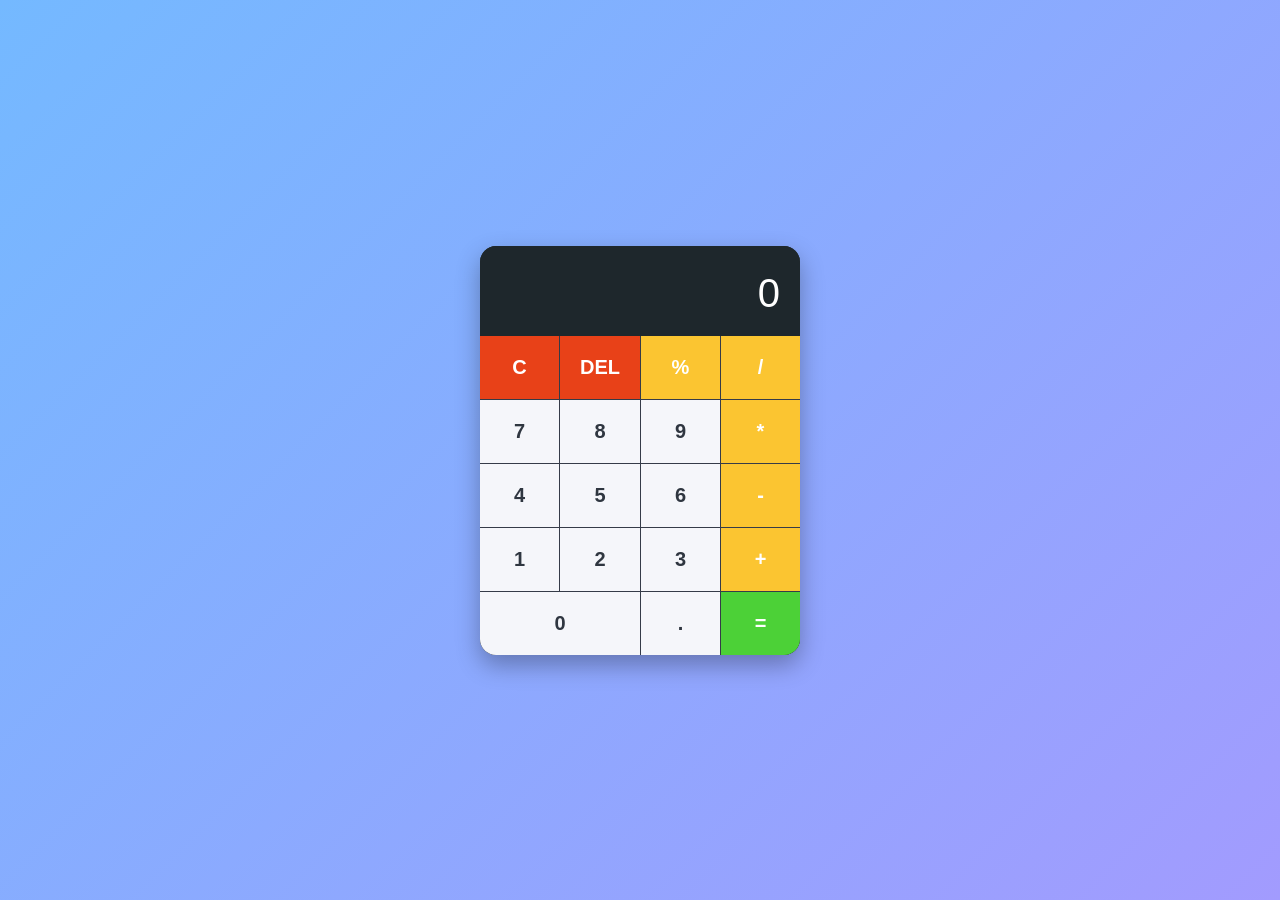
==== task2-calculator/index.html @ 04004396 "add basic calculator functionality" ====
<!DOCTYPE html>
<html lang="en">

<head>
    <meta charset="UTF-8">
    <meta name="viewport" content="width=device-width, initial-scale=1.0">
    <title>Calculator</title>
    <link rel="icon" href="https://img.magnific.com/free-vector/calculator-floating-cartoon-vector-icon-illustration-finance-business-icon-concept-isolated-flat_138676-9297.jpg?semt=ais_test_b&w=740&q=80">
    <link rel="stylesheet" href="style.css">
</head>

<body>
    <div class="calculator">
        <div id="display" class="calculator-display">0</div>
        <div class="calculator-keys">
            <button class="btn function" data-action="clear">C</button>
            <button class="btn function" data-action="delete">DEL</button>
            <button class="btn operator" data-action="operator">%</button>
            <button class="btn operator" data-action="operator">/</button>

            <button class="btn" data-action="number">7</button>
            <button class="btn" data-action="number">8</button>
            <button class="btn" data-action="number">9</button>
            <button class="btn operator" data-action="operator">*</button>

            <button class="btn" data-action="number">4</button>
            <button class="btn" data-action="number">5</button>
            <button class="btn" data-action="number">6</button>
            <button class="btn operator" data-action="operator">-</button>

            <button class="btn" data-action="number">1</button>
            <button class="btn" data-action="number">2</button>
            <button class="btn" data-action="number">3</button>
            <button class="btn operator" data-action="operator">+</button>

            <button class="btn zero" data-action="number">0</button>
            <button class="btn " data-action="decimal">.</button>
            <button class="btn calculate" data-action="calculate">=</button>
        </div>
    </div>
    <script src="index.js"></script>
</body>

</html>
---- task2-calculator/style.css ----
* {
    box-sizing: border-box;
    margin: 0;
    padding: 0;
    font-family: 'Segoe UI', Tahoma, Geneva, Verdana, sans-serif;
}

body {
    display: flex;
    justify-content: center;
    align-items: center;
    height: 100vh;
    background: linear-gradient(135deg, #74b9ff, #a29bfe);
}

.calculator {
    background-color: #2d3436;
    border-radius: 16px;
    box-shadow: 0 10px 25px rgba(0, 0, 0, 0.3);
    width: 320px;
    overflow: hidden;
}

 .calculator-display {
    background-color: #1e272c;
    color: #ffffff;
    font-size: 2.5rem;
    text-align: right;
    padding: 20px;
    word-wrap: break-word;
    word-break: break-all;
    min-height: 90px;
    display: flex;
    align-items: flex-end;
    justify-content: flex-end;
} 

.calculator-keys {
    display: grid;
    grid-template-columns: repeat(4, 1fr);
    gap: 1px;
    background-color: #353b48;
}

.btn {
    background-color: #f5f6fa;
    border: none;
    font-size: 1.25rem;
    padding: 20px;
    cursor: pointer;
    transition: background-color 0.2s, transform 0.1s;
    color: #2f3640;
    font-weight: 600;
}

.btn:hover {
    background-color: #dcdde1;
}

.btn:active {
    transform: scale(0.95);
}

.btn.operator {
    background-color: #fbc531;
    color: #fff;
}

.btn.operator:hover {
    background-color: #e1b12c;
}

.btn.function {
    background-color: #e84118;
    color: #fff;
}

.btn.function:hover {
    background-color: #c23616;
}

.btn.calculate {
    background-color: #4cd137;
    color: #fff;
}

.btn.calculate:hover {
    background-color: #44bd32;
}

.btn.zero {
    grid-column: span 2;
}
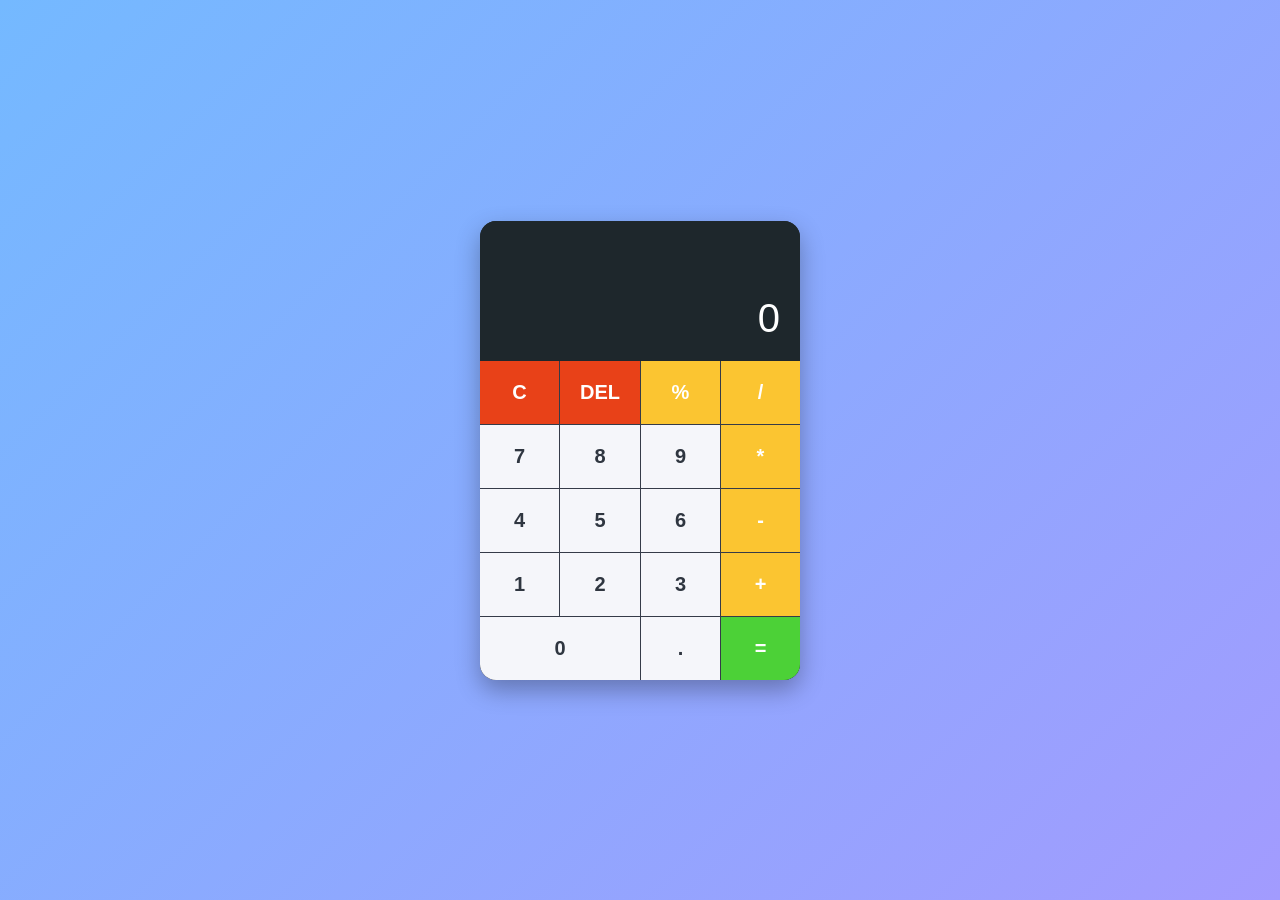
==== commit 78cf958c: "calculator is ready" ====
--- a/task2-calculator/index.html
+++ b/task2-calculator/index.html
@@ -5,7 +5,8 @@
     <meta charset="UTF-8">
     <meta name="viewport" content="width=device-width, initial-scale=1.0">
     <title>Calculator</title>
-    <link rel="icon" href="https://img.magnific.com/free-vector/calculator-floating-cartoon-vector-icon-illustration-finance-business-icon-concept-isolated-flat_138676-9297.jpg?semt=ais_test_b&w=740&q=80">
+    <link rel="icon"
+        href="https://img.magnific.com/free-vector/calculator-floating-cartoon-vector-icon-illustration-finance-business-icon-concept-isolated-flat_138676-9297.jpg?semt=ais_test_b&w=740&q=80">
     <link rel="stylesheet" href="style.css">
 </head>
 
@@ -15,7 +16,7 @@
         <div class="calculator-keys">
             <button class="btn function" data-action="clear">C</button>
             <button class="btn function" data-action="delete">DEL</button>
-            <button class="btn operator" data-action="operator">%</button>
+            <button class="btn operator" data-action="percent">%</button>
             <button class="btn operator" data-action="operator">/</button>
 
             <button class="btn" data-action="number">7</button>
--- a/task2-calculator/style.css
+++ b/task2-calculator/style.css
@@ -21,7 +21,7 @@
     overflow: hidden;
 }
 
- .calculator-display {
+.calculator-display {
     background-color: #1e272c;
     color: #ffffff;
     font-size: 2.5rem;
@@ -29,11 +29,11 @@
     padding: 20px;
     word-wrap: break-word;
     word-break: break-all;
-    min-height: 90px;
+    min-height: 140px;
     display: flex;
     align-items: flex-end;
     justify-content: flex-end;
-} 
+}
 
 .calculator-keys {
     display: grid;
